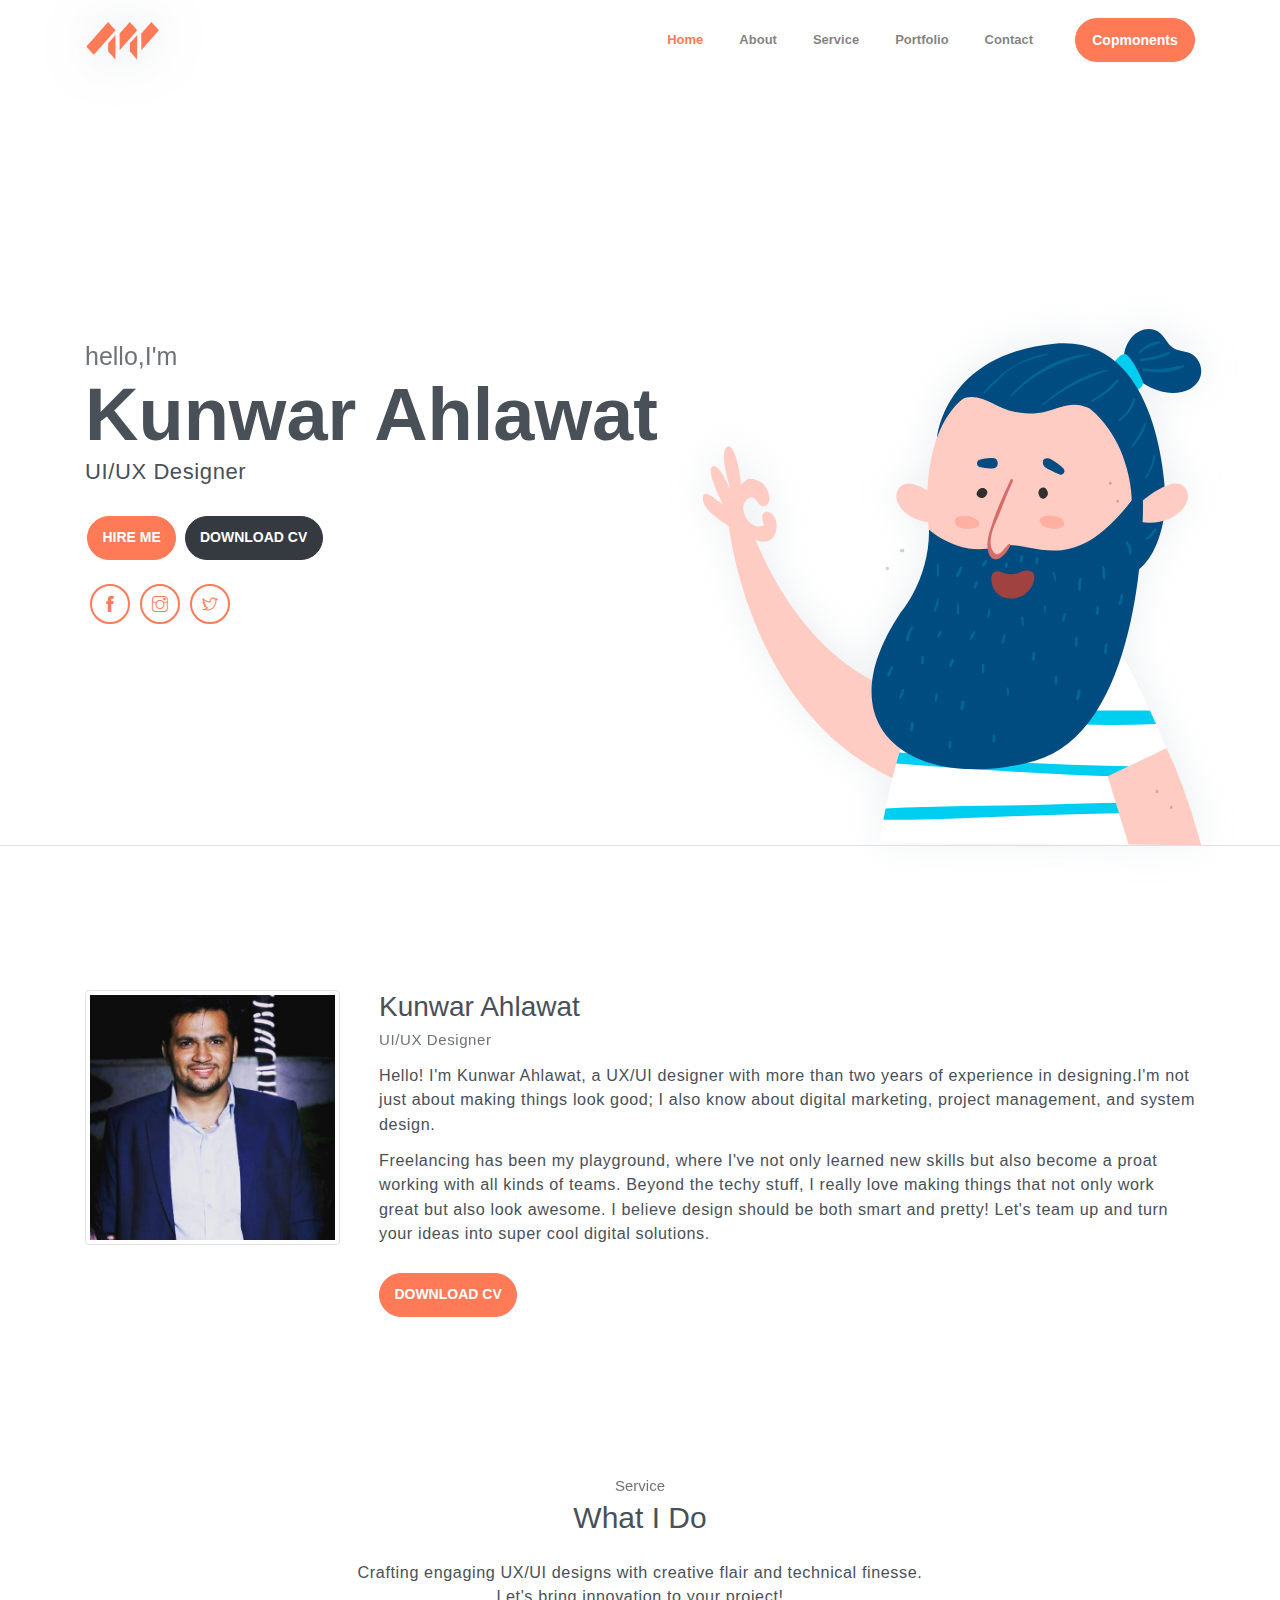
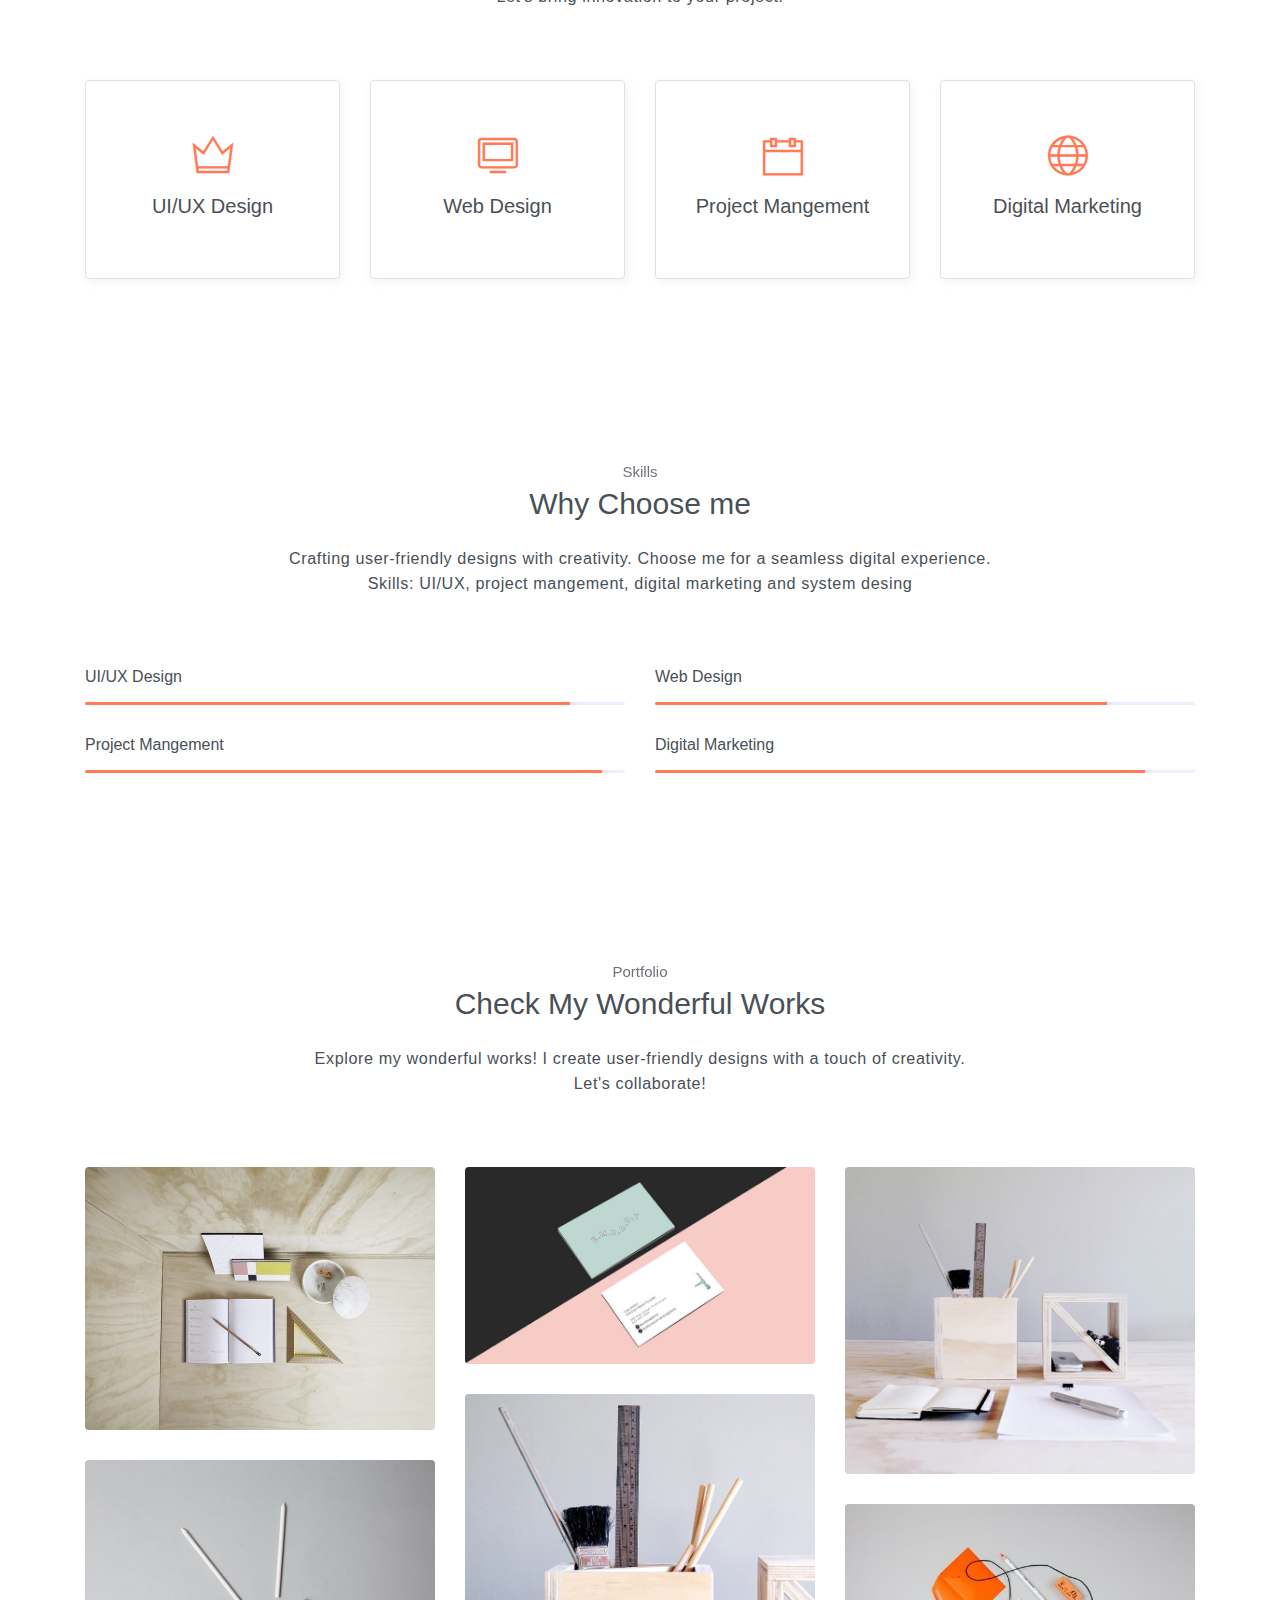
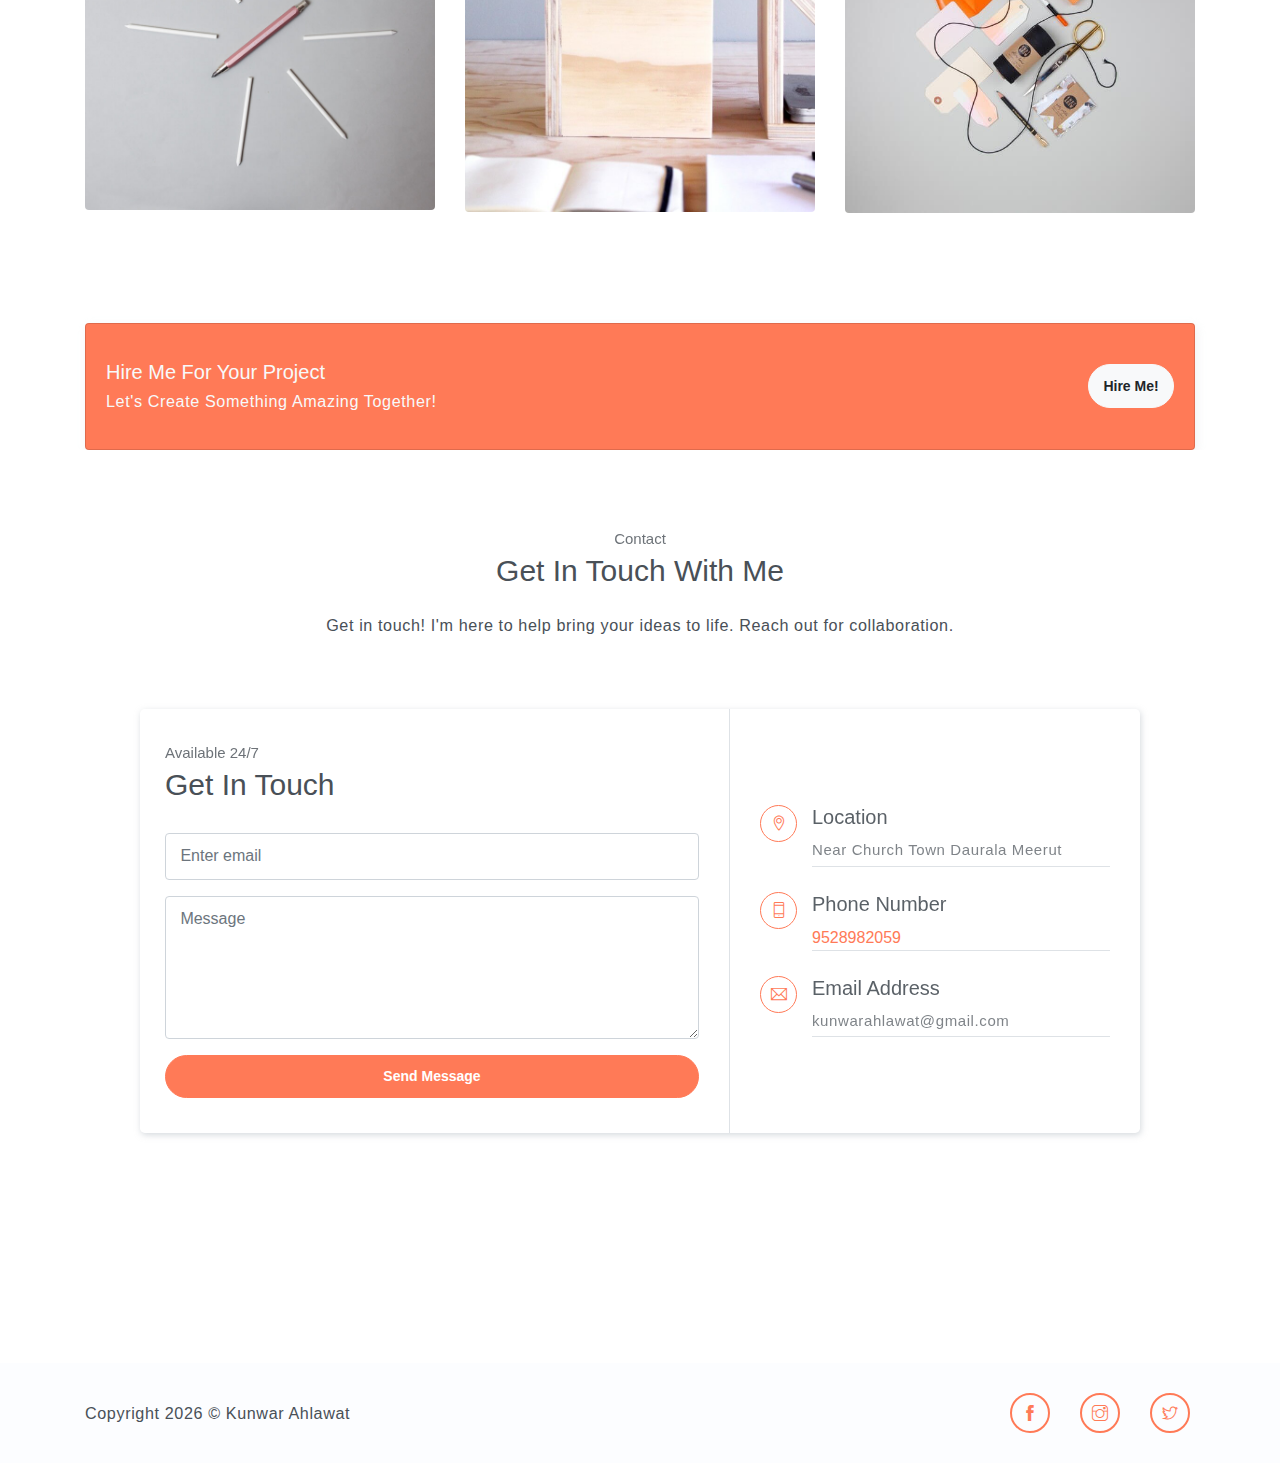
==== index.html @ c18a1614 "Initial Commit" ====
<!DOCTYPE html>
<html lang="en">

<head>
    <meta charset="utf-8">
    <meta name="viewport" content="width=device-width, initial-scale=1, shrink-to-fit=no">
    <meta name="author" content="Kunwar Ahlawat">
    <title>Kunwar Ahlawat</title>
    <!-- font icons -->
    <link rel="stylesheet" href="assets/vendors/themify-icons/css/themify-icons.css">
    <!-- Bootstrap + Ahlawat main styles -->
    <link rel="stylesheet" href="assets/css/ahlawat.css">
</head>

<body data-spy="scroll" data-target=".navbar" data-offset="40" id="home">

    <!-- Page navigation -->
    <nav class="navbar navbar-expand-lg navbar-light fixed-top" data-spy="affix" data-offset-top="0">
        <div class="container">
            <a class="navbar-brand" href="#"><img src="assets/imgs/logo.svg" alt=""></a>
            <button class="navbar-toggler" type="button" data-toggle="collapse" data-target="#navbarSupportedContent"
                aria-controls="navbarSupportedContent" aria-expanded="false" aria-label="Toggle navigation">
                <span class="navbar-toggler-icon"></span>
            </button>

            <div class="collapse navbar-collapse" id="navbarSupportedContent">
                <ul class="navbar-nav ml-auto align-items-center">
                    <li class="nav-item">
                        <a class="nav-link" href="#home">Home</a>
                    </li>
                    <li class="nav-item">
                        <a class="nav-link" href="#about">About</a>
                    </li>
                    <li class="nav-item">
                        <a class="nav-link" href="#service">Service</a>
                    </li>
                    <li class="nav-item">
                        <a class="nav-link" href="#portfolio">Portfolio</a>
                    </li>
                    <li class="nav-item">
                        <a class="nav-link" href="#contact">Contact</a>
                    </li>
                    <li class="nav-item">
                        <a class="- btn btn-primary rounded ml-4" href="components.html">Copmonents</a>
                    </li>
                </ul>
            </div>
        </div>
    </nav>
    <!-- End of page navibation -->

    <!-- Page Header -->
    <header class="header" id="home">
        <div class="container">
            <div class="infos">
                <h6 class="subtitle">hello,I'm</h6>
                <h6 class="title">Kunwar Ahlawat</h6>
                <p>UI/UX Designer</p>

                <div class="buttons pt-3">
                    <button class="btn btn-primary rounded">HIRE ME</button>
                    <button class="btn btn-dark rounded">DOWNLOAD CV</button>
                </div>

                <div class="socials mt-4">
                    <a class="social-item" href="https://www.facebook.com/KunwarAhlawat0/"><i
                            class="ti-facebook"></i></a>
                    <a class="social-item" href="https://www.instagram.com/kunwar_ahlawat1/"><i
                            class="ti-instagram"></i></a>
                    <a class="social-item" href="https://twitter.com/KunwarAhlawat"><i class="ti-twitter"></i></a>
                </div>
            </div>
            <div class="img-holder">
                <img src="assets/imgs/man.svg" alt="">
            </div>
        </div>

        <!-- Header-widget -->
        <!-- <div class="widget">
            <div class="widget-item">
                <h2>43</h2>
                <p>Happy Clients</p>
            </div>
            <div class="widget-item">
                <h2>43</h2>
                <p>Project Completed</p>
            </div>
            <div class="widget-item">
                <h2>789</h2>
                <p>Awards Won</p>
            </div>
        </div> -->
    </header>
    <!-- End of Page Header -->

    <!-- About section -->
    <section id="about" class="section mt-3">
        <div class="container mt-5">
            <div class="row text-center text-md-left">
                <div class="col-md-3">
                    <img src="assets/imgs/Kunwar_Ahlawat.jpg" alt="" class="img-thumbnail mb-4">
                </div>
                <div class="pl-md-4 col-md-9">
                    <h6 class="title">Kunwar Ahlawat</h6>
                    <p class="subtitle">UI/UX Designer</p>
                    <p>Hello! I'm Kunwar Ahlawat, a UX/UI designer with more than two years of experience in
                        designing.I'm not just about making things look good; I also know about digital marketing,
                        project management, and system design.</p>
                    <p>Freelancing has been my playground, where I've not only learned new skills but also become a
                        proat working with all kinds of teams. Beyond the techy stuff, I really love making things that
                        not only work great but also look awesome. I believe design should be both smart and pretty!
                        Let's team up and turn your ideas into super cool digital solutions.</p>
                    <button class="btn btn-primary rounded mt-3">DOWNLOAD CV</button>
                </div>
            </div>
        </div>
    </section>

    <!-- Service section -->
    <section id="service" class="section">
        <div class="container text-center">
            <h6 class="subtitle">Service</h6>
            <h6 class="section-title mb-4">What I Do</h6>
            <p class="mb-5 pb-4">Crafting engaging UX/UI designs with creative flair and technical finesse. <br>Let's
                bring
                innovation to your project!</p>

            <div class="row">
                <div class="col-sm-6 col-md-3 mb-4">
                    <div class="custom-card card border">
                        <div class="card-body">
                            <i class="icon ti-crown"></i>
                            <h5>UI/UX Design</h5>
                        </div>
                    </div>
                </div>
                <div class="col-sm-6 col-md-3 mb-4">
                    <div class="custom-card card border">
                        <div class="card-body">
                            <i class="icon ti-desktop"></i>
                            <h5>Web Design</h5>
                        </div>
                    </div>
                </div>
                <div class="col-sm-6 col-md-3 mb-4">
                    <div class="custom-card card border">
                        <div class="card-body">
                            <i class="icon ti-calendar"></i>
                            <h5>Project Mangement</h5>
                        </div>
                    </div>
                </div>
                <div class="col-sm-6 col-md-3 mb-4">
                    <div class="custom-card card border">
                        <div class="card-body">
                            <i class="icon ti-world"></i>
                            <h5>Digital Marketing</h5>
                        </div>
                    </div>
                </div>
            </div>
        </div>
    </section>
    <!-- End of Sectoin -->

    <!-- Skills section -->
    <section class="section">
        <div class="container text-center">
            <h6 class="subtitle">Skills</h6>
            <h6 class="section-title mb-4">Why Choose me</h6>
            <p class="mb-5 pb-4">Crafting user-friendly designs with creativity. Choose me for a seamless digital
                experience. <br>Skills: UI/UX, project mangement, digital marketing and system desing </p>

            <div class="row text-left">
                <div class="col-sm-6">
                    <h6 class="mb-3">UI/UX Design</h6>
                    <div class="progress">
                        <div class="progress-bar bg-primary" role="progressbar" style="width: 89%;" aria-valuenow="25"
                            aria-valuemin="0" aria-valuemax="100"><span>92%</span></div>
                    </div>
                </div>
                <div class="col-sm-6">
                    <h6 class="mb-3">Web Design</h6>
                    <div class="progress">
                        <div class="progress-bar bg-primary" role="progressbar" style="width: 83%;" aria-valuenow="25"
                            aria-valuemin="0" aria-valuemax="100"><span>89%</span></div>
                    </div>
                </div>
                <div class="col-sm-6">
                    <h6 class="mb-3">Project Mangement</h6>
                    <div class="progress">
                        <div class="progress-bar bg-primary" role="progressbar" style="width: 95%;" aria-valuenow="25"
                            aria-valuemin="0" aria-valuemax="100"><span>95%</span></div>
                    </div>
                </div>
                <div class="col-sm-6">
                    <h6 class="mb-3">Digital Marketing</h6>
                    <div class="progress">
                        <div class="progress-bar bg-primary" role="progressbar" style="width: 90%;" aria-valuenow="25"
                            aria-valuemin="0" aria-valuemax="100"><span>90%</span></div>
                    </div>
                </div>
            </div>
        </div>
    </section>
    <!-- End of Skills sections -->

    <!-- Portfolio section -->
    <section id="portfolio" class="section">
        <div class="container text-center">
            <h6 class="subtitle">Portfolio</h6>
            <h6 class="section-title mb-4">Check My Wonderful Works</h6>
            <p class="mb-5 pb-4">Explore my wonderful works! I create user-friendly designs with a touch of creativity.
                <br>Let's collaborate!
            </p>

            <div class="row">
                <div class="col-sm-4">
                    <div class="img-wrapper">
                        <img src="assets/imgs/folio-1.jpg" alt="">
                        <div class="overlay">
                            <div class="overlay-infos">
                                <h5>Project Title</h5>
                                <a href="javascript:void(0)"><i class="ti-zoom-in"></i></a>
                                <a href="javascript:void(0)"><i class="ti-link"></i></a>
                            </div>
                        </div>
                    </div>
                    <div class="img-wrapper">
                        <img src="assets/imgs/folio-2.jpg" alt="">
                        <div class="overlay">
                            <div class="overlay-infos">
                                <h5>Project Title</h5>
                                <a href="javascript:void(0)"><i class="ti-zoom-in"></i></a>
                                <a href="javascript:void(0)"><i class="ti-link"></i></a>
                            </div>
                        </div>
                    </div>
                </div>
                <div class="col-sm-4">
                    <div class="img-wrapper">
                        <img src="assets/imgs/folio-3.jpg" alt="">
                        <div class="overlay">
                            <div class="overlay-infos">
                                <h5>Project Title</h5>
                                <a href="javascript:void(0)"><i class="ti-zoom-in"></i></a>
                                <a href="javascript:void(0)"><i class="ti-link"></i></a>
                            </div>
                        </div>
                    </div>
                    <div class="img-wrapper">
                        <img src="assets/imgs/folio-4.jpg" alt="">
                        <div class="overlay">
                            <div class="overlay-infos">
                                <h5>Project Title</h5>
                                <a href="javascript:void(0)"><i class="ti-zoom-in"></i></a>
                                <a href="javascript:void(0)"><i class="ti-link"></i></a>
                            </div>
                        </div>
                    </div>
                </div>
                <div class="col-sm-4">
                    <div class="img-wrapper">
                        <img src="assets/imgs/folio-5.jpg" alt="">
                        <div class="overlay">
                            <div class="overlay-infos">
                                <h5>Project Title</h5>
                                <a href="javascript:void(0)"><i class="ti-zoom-in"></i></a>
                                <a href="javascript:void(0)"><i class="ti-link"></i></a>
                            </div>
                        </div>
                    </div>
                    <div class="img-wrapper">
                        <img src="assets/imgs/folio-6.jpg" alt="">
                        <div class="overlay">
                            <div class="overlay-infos">
                                <h5>Project Title</h5>
                                <a href="javascript:void(0)"><i class="ti-zoom-in"></i></a>
                                <a href="javascript:void(0)"><i class="ti-link"></i></a>
                            </div>
                        </div>
                    </div>
                </div>
            </div>

        </div>
    </section>
    <!-- End of portfolio section -->

    <!-- Hire me section -->
    <section class="bg-gray p-0 section">
        <div class="container">
            <div class="card bg-primary">
                <div class="card-body text-light">
                    <div class="row align-items-center">
                        <div class="col-sm-9 text-center text-sm-left">
                            <h5 class="mt-3">Hire Me For Your Project</h5>
                            <p class="mb-3">Let's Create Something Amazing Together!</p>
                        </div>
                        <div class="col-sm-3 text-center text-sm-right">
                            <a href="tel:9528982059"><button class="btn btn-light rounded">Hire Me!</button></a>
                        </div>
                    </div>
                </div>
            </div>
        </div>
    </section>
    <!-- End od Hire me section. -->

    <!-- Contact Section -->
    <section id="contact" class="position-relative section">
        <div class="container text-center">
            <h6 class="subtitle">Contact</h6>
            <h6 class="section-title mb-4">Get In Touch With Me</h6>
            <p class="mb-5 pb-4">Get in touch! I'm here to help bring your ideas to life. Reach out for collaboration.
            </p>

            <div class="contact text-left">
                <div class="form action=" send_email.php" method="post"">
                    <h6 class=" subtitle">Available 24/7</h6>
                    <h6 class="section-title mb-4">Get In Touch</h6>
                    <form action="kunwarahlawat@gmail.com” method=”POST” enctype=”text/plain”
                    name=" contact-message”>
                        <div class="form-group">
                            <input type="email" class="form-control" id="exampleInputEmail1"
                                aria-describedby="emailHelp" placeholder="Enter email" name="email" required>
                        </div>
                        <div class="form-group">
                            <textarea name="contact-message" id="" cols="30" rows="5" class="form-control"
                                placeholder="Message" name="message"></textarea>
                        </div>
                        <button type="submit" class="btn btn-primary btn-block rounded w-lg">Send Message</button>
                    </form>
                </div>
                <div class="contact-infos">
                    <div class="item">
                        <i class="ti-location-pin"></i>
                        <div class="">
                            <h5>Location</h5>
                            <p> Near Church Town Daurala Meerut</p>
                        </div>
                    </div>
                    <div class="item">
                        <i class="ti-mobile"></i>
                        <div>
                            <h5>Phone Number</h5>
                            <a href="https://wa.me/9528982059">9528982059</a>
                        </div>
                    </div>
                    <div class="item">
                        <i class="ti-email"></i>
                        <div class="mb-0">
                            <h5>Email Address</h5>
                            <p>kunwarahlawat@gmail.com</p>
                        </div>
                    </div>
                </div>
            </div>
        </div>

    </section>
    <!-- End of Contact Section -->

    <!-- Page Footer -->
    <footer class="page-footer">
        <div class="container">
            <div class="row align-items-center">
                <div class="col-sm-6">
                    <p>Copyright
                        <script>document.write(new Date().getFullYear())</script> &copy; Kunwar Ahlawat
                    </p>
                </div>
                <div class="col-sm-6">
                    <div class="socials">
                        <a class="social-item" href="https://www.facebook.com/KunwarAhlawat0/"><i
                                class="ti-facebook"></i></a>
                        <a class="social-item" href="https://www.instagram.com/kunwar_ahlawat1/"><i
                                class="ti-instagram"></i></a>

                        <a class="social-item" href="https://twitter.com/KunwarAhlawat"><i class="ti-twitter"></i></a>
                    </div>
                </div>
            </div>
        </div>
    </footer>
    <!-- End of page footer -->

    <!-- core  -->
    <script src="assets/vendors/jquery/jquery-3.4.1.js"></script>
    <script src="assets/vendors/bootstrap/bootstrap.bundle.js"></script>
    <!-- bootstrap 3 affix -->
    <script src="assets/vendors/bootstrap/bootstrap.affix.js"></script>

    <!-- ahlawat js -->
    <script src="assets/js/ahlawat.js"></script>

</body>

</html>
---- assets/vendors/themify-icons/css/themify-icons.css ----
@font-face {
	font-family: 'themify';
	src:url("../fonts/themify.eot?-fvbane");
	src:url("../fonts/themify.eot?#iefix-fvbane") format("embedded-opentype"),
		url("../fonts/themify.woff?-fvbane") format("woff"),
		url("../fonts/themify.ttf?-fvbane") format("truetype"),
		url("../fonts/themify.svg?-fvbane#themify") format("svg");
	font-weight: normal;
	font-style: normal;
}

[class^="ti-"], [class*=" ti-"] {
	font-family: 'themify';
	speak: none;
	font-style: normal;
	font-weight: normal;
	font-variant: normal;
	text-transform: none;
	line-height: 1;

	/* Better Font Rendering =========== */
	-webkit-font-smoothing: antialiased;
	-moz-osx-font-smoothing: grayscale;
}

.ti-wand:before {
	content: "\e600";
}
.ti-volume:before {
	content: "\e601";
}
.ti-user:before {
	content: "\e602";
}
.ti-unlock:before {
	content: "\e603";
}
.ti-unlink:before {
	content: "\e604";
}
.ti-trash:before {
	content: "\e605";
}
.ti-thought:before {
	content: "\e606";
}
.ti-target:before {
	content: "\e607";
}
.ti-tag:before {
	content: "\e608";
}
.ti-tablet:before {
	content: "\e609";
}
.ti-star:before {
	content: "\e60a";
}
.ti-spray:before {
	content: "\e60b";
}
.ti-signal:before {
	content: "\e60c";
}
.ti-shopping-cart:before {
	content: "\e60d";
}
.ti-shopping-cart-full:before {
	content: "\e60e";
}
.ti-settings:before {
	content: "\e60f";
}
.ti-search:before {
	content: "\e610";
}
.ti-zoom-in:before {
	content: "\e611";
}
.ti-zoom-out:before {
	content: "\e612";
}
.ti-cut:before {
	content: "\e613";
}
.ti-ruler:before {
	content: "\e614";
}
.ti-ruler-pencil:before {
	content: "\e615";
}
.ti-ruler-alt:before {
	content: "\e616";
}
.ti-bookmark:before {
	content: "\e617";
}
.ti-bookmark-alt:before {
	content: "\e618";
}
.ti-reload:before {
	content: "\e619";
}
.ti-plus:before {
	content: "\e61a";
}
.ti-pin:before {
	content: "\e61b";
}
.ti-pencil:before {
	content: "\e61c";
}
.ti-pencil-alt:before {
	content: "\e61d";
}
.ti-paint-roller:before {
	content: "\e61e";
}
.ti-paint-bucket:before {
	content: "\e61f";
}
.ti-na:before {
	content: "\e620";
}
.ti-mobile:before {
	content: "\e621";
}
.ti-minus:before {
	content: "\e622";
}
.ti-medall:before {
	content: "\e623";
}
.ti-medall-alt:before {
	content: "\e624";
}
.ti-marker:before {
	content: "\e625";
}
.ti-marker-alt:before {
	content: "\e626";
}
.ti-arrow-up:before {
	content: "\e627";
}
.ti-arrow-right:before {
	content: "\e628";
}
.ti-arrow-left:before {
	content: "\e629";
}
.ti-arrow-down:before {
	content: "\e62a";
}
.ti-lock:before {
	content: "\e62b";
}
.ti-location-arrow:before {
	content: "\e62c";
}
.ti-link:before {
	content: "\e62d";
}
.ti-layout:before {
	content: "\e62e";
}
.ti-layers:before {
	content: "\e62f";
}
.ti-layers-alt:before {
	content: "\e630";
}
.ti-key:before {
	content: "\e631";
}
.ti-import:before {
	content: "\e632";
}
.ti-image:before {
	content: "\e633";
}
.ti-heart:before {
	content: "\e634";
}
.ti-heart-broken:before {
	content: "\e635";
}
.ti-hand-stop:before {
	content: "\e636";
}
.ti-hand-open:before {
	content: "\e637";
}
.ti-hand-drag:before {
	content: "\e638";
}
.ti-folder:before {
	content: "\e639";
}
.ti-flag:before {
	content: "\e63a";
}
.ti-flag-alt:before {
	content: "\e63b";
}
.ti-flag-alt-2:before {
	content: "\e63c";
}
.ti-eye:before {
	content: "\e63d";
}
.ti-export:before {
	content: "\e63e";
}
.ti-exchange-vertical:before {
	content: "\e63f";
}
.ti-desktop:before {
	content: "\e640";
}
.ti-cup:before {
	content: "\e641";
}
.ti-crown:before {
	content: "\e642";
}
.ti-comments:before {
	content: "\e643";
}
.ti-comment:before {
	content: "\e644";
}
.ti-comment-alt:before {
	content: "\e645";
}
.ti-close:before {
	content: "\e646";
}
.ti-clip:before {
	content: "\e647";
}
.ti-angle-up:before {
	content: "\e648";
}
.ti-angle-right:before {
	content: "\e649";
}
.ti-angle-left:before {
	content: "\e64a";
}
.ti-angle-down:before {
	content: "\e64b";
}
.ti-check:before {
	content: "\e64c";
}
.ti-check-box:before {
	content: "\e64d";
}
.ti-camera:before {
	content: "\e64e";
}
.ti-announcement:before {
	content: "\e64f";
}
.ti-brush:before {
	content: "\e650";
}
.ti-briefcase:before {
	content: "\e651";
}
.ti-bolt:before {
	content: "\e652";
}
.ti-bolt-alt:before {
	content: "\e653";
}
.ti-blackboard:before {
	content: "\e654";
}
.ti-bag:before {
	content: "\e655";
}
.ti-move:before {
	content: "\e656";
}
.ti-arrows-vertical:before {
	content: "\e657";
}
.ti-arrows-horizontal:before {
	content: "\e658";
}
.ti-fullscreen:before {
	content: "\e659";
}
.ti-arrow-top-right:before {
	content: "\e65a";
}
.ti-arrow-top-left:before {
	content: "\e65b";
}
.ti-arrow-circle-up:before {
	content: "\e65c";
}
.ti-arrow-circle-right:before {
	content: "\e65d";
}
.ti-arrow-circle-left:before {
	content: "\e65e";
}
.ti-arrow-circle-down:before {
	content: "\e65f";
}
.ti-angle-double-up:before {
	content: "\e660";
}
.ti-angle-double-right:before {
	content: "\e661";
}
.ti-angle-double-left:before {
	content: "\e662";
}
.ti-angle-double-down:before {
	content: "\e663";
}
.ti-zip:before {
	content: "\e664";
}
.ti-world:before {
	content: "\e665";
}
.ti-wheelchair:before {
	content: "\e666";
}
.ti-view-list:before {
	content: "\e667";
}
.ti-view-list-alt:before {
	content: "\e668";
}
.ti-view-grid:before {
	content: "\e669";
}
.ti-uppercase:before {
	content: "\e66a";
}
.ti-upload:before {
	content: "\e66b";
}
.ti-underline:before {
	content: "\e66c";
}
.ti-truck:before {
	content: "\e66d";
}
.ti-timer:before {
	content: "\e66e";
}
.ti-ticket:before {
	content: "\e66f";
}
.ti-thumb-up:before {
	content: "\e670";
}
.ti-thumb-down:before {
	content: "\e671";
}
.ti-text:before {
	content: "\e672";
}
.ti-stats-up:before {
	content: "\e673";
}
.ti-stats-down:before {
	content: "\e674";
}
.ti-split-v:before {
	content: "\e675";
}
.ti-split-h:before {
	content: "\e676";
}
.ti-smallcap:before {
	content: "\e677";
}
.ti-shine:before {
	content: "\e678";
}
.ti-shift-right:before {
	content: "\e679";
}
.ti-shift-left:before {
	content: "\e67a";
}
.ti-shield:before {
	content: "\e67b";
}
.ti-notepad:before {
	content: "\e67c";
}
.ti-server:before {
	content: "\e67d";
}
.ti-quote-right:before {
	content: "\e67e";
}
.ti-quote-left:before {
	content: "\e67f";
}
.ti-pulse:before {
	content: "\e680";
}
.ti-printer:before {
	content: "\e681";
}
.ti-power-off:before {
	content: "\e682";
}
.ti-plug:before {
	content: "\e683";
}
.ti-pie-chart:before {
	content: "\e684";
}
.ti-paragraph:before {
	content: "\e685";
}
.ti-panel:before {
	content: "\e686";
}
.ti-package:before {
	content: "\e687";
}
.ti-music:before {
	content: "\e688";
}
.ti-music-alt:before {
	content: "\e689";
}
.ti-mouse:before {
	content: "\e68a";
}
.ti-mouse-alt:before {
	content: "\e68b";
}
.ti-money:before {
	content: "\e68c";
}
.ti-microphone:before {
	content: "\e68d";
}
.ti-menu:before {
	content: "\e68e";
}
.ti-menu-alt:before {
	content: "\e68f";
}
.ti-map:before {
	content: "\e690";
}
.ti-map-alt:before {
	content: "\e691";
}
.ti-loop:before {
	content: "\e692";
}
.ti-location-pin:before {
	content: "\e693";
}
.ti-list:before {
	content: "\e694";
}
.ti-light-bulb:before {
	content: "\e695";
}
.ti-Italic:before {
	content: "\e696";
}
.ti-info:before {
	content: "\e697";
}
.ti-infinite:before {
	content: "\e698";
}
.ti-id-badge:before {
	content: "\e699";
}
.ti-hummer:before {
	content: "\e69a";
}
.ti-home:before {
	content: "\e69b";
}
.ti-help:before {
	content: "\e69c";
}
.ti-headphone:before {
	content: "\e69d";
}
.ti-harddrives:before {
	content: "\e69e";
}
.ti-harddrive:before {
	content: "\e69f";
}
.ti-gift:before {
	content: "\e6a0";
}
.ti-game:before {
	content: "\e6a1";
}
.ti-filter:before {
	content: "\e6a2";
}
.ti-files:before {
	content: "\e6a3";
}
.ti-file:before {
	content: "\e6a4";
}
.ti-eraser:before {
	content: "\e6a5";
}
.ti-envelope:before {
	content: "\e6a6";
}
.ti-download:before {
	content: "\e6a7";
}
.ti-direction:before {
	content: "\e6a8";
}
.ti-direction-alt:before {
	content: "\e6a9";
}
.ti-dashboard:before {
	content: "\e6aa";
}
.ti-control-stop:before {
	content: "\e6ab";
}
.ti-control-shuffle:before {
	content: "\e6ac";
}
.ti-control-play:before {
	content: "\e6ad";
}
.ti-control-pause:before {
	content: "\e6ae";
}
.ti-control-forward:before {
	content: "\e6af";
}
.ti-control-backward:before {
	content: "\e6b0";
}
.ti-cloud:before {
	content: "\e6b1";
}
.ti-cloud-up:before {
	content: "\e6b2";
}
.ti-cloud-down:before {
	content: "\e6b3";
}
.ti-clipboard:before {
	content: "\e6b4";
}
.ti-car:before {
	content: "\e6b5";
}
.ti-calendar:before {
	content: "\e6b6";
}
.ti-book:before {
	content: "\e6b7";
}
.ti-bell:before {
	content: "\e6b8";
}
.ti-basketball:before {
	content: "\e6b9";
}
.ti-bar-chart:before {
	content: "\e6ba";
}
.ti-bar-chart-alt:before {
	content: "\e6bb";
}
.ti-back-right:before {
	content: "\e6bc";
}
.ti-back-left:before {
	content: "\e6bd";
}
.ti-arrows-corner:before {
	content: "\e6be";
}
.ti-archive:before {
	content: "\e6bf";
}
.ti-anchor:before {
	content: "\e6c0";
}
.ti-align-right:before {
	content: "\e6c1";
}
.ti-align-left:before {
	content: "\e6c2";
}
.ti-align-justify:before {
	content: "\e6c3";
}
.ti-align-center:before {
	content: "\e6c4";
}
.ti-alert:before {
	content: "\e6c5";
}
.ti-alarm-clock:before {
	content: "\e6c6";
}
.ti-agenda:before {
	content: "\e6c7";
}
.ti-write:before {
	content: "\e6c8";
}
.ti-window:before {
	content: "\e6c9";
}
.ti-widgetized:before {
	content: "\e6ca";
}
.ti-widget:before {
	content: "\e6cb";
}
.ti-widget-alt:before {
	content: "\e6cc";
}
.ti-wallet:before {
	content: "\e6cd";
}
.ti-video-clapper:before {
	content: "\e6ce";
}
.ti-video-camera:before {
	content: "\e6cf";
}
.ti-vector:before {
	content: "\e6d0";
}
.ti-themify-logo:before {
	content: "\e6d1";
}
.ti-themify-favicon:before {
	content: "\e6d2";
}
.ti-themify-favicon-alt:before {
	content: "\e6d3";
}
.ti-support:before {
	content: "\e6d4";
}
.ti-stamp:before {
	content: "\e6d5";
}
.ti-split-v-alt:before {
	content: "\e6d6";
}
.ti-slice:before {
	content: "\e6d7";
}
.ti-shortcode:before {
	content: "\e6d8";
}
.ti-shift-right-alt:before {
	content: "\e6d9";
}
.ti-shift-left-alt:before {
	content: "\e6da";
}
.ti-ruler-alt-2:before {
	content: "\e6db";
}
.ti-receipt:before {
	content: "\e6dc";
}
.ti-pin2:before {
	content: "\e6dd";
}
.ti-pin-alt:before {
	content: "\e6de";
}
.ti-pencil-alt2:before {
	content: "\e6df";
}
.ti-palette:before {
	content: "\e6e0";
}
.ti-more:before {
	content: "\e6e1";
}
.ti-more-alt:before {
	content: "\e6e2";
}
.ti-microphone-alt:before {
	content: "\e6e3";
}
.ti-magnet:before {
	content: "\e6e4";
}
.ti-line-double:before {
	content: "\e6e5";
}
.ti-line-dotted:before {
	content: "\e6e6";
}
.ti-line-dashed:before {
	content: "\e6e7";
}
.ti-layout-width-full:before {
	content: "\e6e8";
}
.ti-layout-width-default:before {
	content: "\e6e9";
}
.ti-layout-width-default-alt:before {
	content: "\e6ea";
}
.ti-layout-tab:before {
	content: "\e6eb";
}
.ti-layout-tab-window:before {
	content: "\e6ec";
}
.ti-layout-tab-v:before {
	content: "\e6ed";
}
.ti-layout-tab-min:before {
	content: "\e6ee";
}
.ti-layout-slider:before {
	content: "\e6ef";
}
.ti-layout-slider-alt:before {
	content: "\e6f0";
}
.ti-layout-sidebar-right:before {
	content: "\e6f1";
}
.ti-layout-sidebar-none:before {
	content: "\e6f2";
}
.ti-layout-sidebar-left:before {
	content: "\e6f3";
}
.ti-layout-placeholder:before {
	content: "\e6f4";
}
.ti-layout-menu:before {
	content: "\e6f5";
}
.ti-layout-menu-v:before {
	content: "\e6f6";
}
.ti-layout-menu-separated:before {
	content: "\e6f7";
}
.ti-layout-menu-full:before {
	content: "\e6f8";
}
.ti-layout-media-right-alt:before {
	content: "\e6f9";
}
.ti-layout-media-right:before {
	content: "\e6fa";
}
.ti-layout-media-overlay:before {
	content: "\e6fb";
}
.ti-layout-media-overlay-alt:before {
	content: "\e6fc";
}
.ti-layout-media-overlay-alt-2:before {
	content: "\e6fd";
}
.ti-layout-media-left-alt:before {
	content: "\e6fe";
}
.ti-layout-media-left:before {
	content: "\e6ff";
}
.ti-layout-media-center-alt:before {
	content: "\e700";
}
.ti-layout-media-center:before {
	content: "\e701";
}
.ti-layout-list-thumb:before {
	content: "\e702";
}
.ti-layout-list-thumb-alt:before {
	content: "\e703";
}
.ti-layout-list-post:before {
	content: "\e704";
}
.ti-layout-list-large-image:before {
	content: "\e705";
}
.ti-layout-line-solid:before {
	content: "\e706";
}
.ti-layout-grid4:before {
	content: "\e707";
}
.ti-layout-grid3:before {
	content: "\e708";
}
.ti-layout-grid2:before {
	content: "\e709";
}
.ti-layout-grid2-thumb:before {
	content: "\e70a";
}
.ti-layout-cta-right:before {
	content: "\e70b";
}
.ti-layout-cta-left:before {
	content: "\e70c";
}
.ti-layout-cta-center:before {
	content: "\e70d";
}
.ti-layout-cta-btn-right:before {
	content: "\e70e";
}
.ti-layout-cta-btn-left:before {
	content: "\e70f";
}
.ti-layout-column4:before {
	content: "\e710";
}
.ti-layout-column3:before {
	content: "\e711";
}
.ti-layout-column2:before {
	content: "\e712";
}
.ti-layout-accordion-separated:before {
	content: "\e713";
}
.ti-layout-accordion-merged:before {
	content: "\e714";
}
.ti-layout-accordion-list:before {
	content: "\e715";
}
.ti-ink-pen:before {
	content: "\e716";
}
.ti-info-alt:before {
	content: "\e717";
}
.ti-help-alt:before {
	content: "\e718";
}
.ti-headphone-alt:before {
	content: "\e719";
}
.ti-hand-point-up:before {
	content: "\e71a";
}
.ti-hand-point-right:before {
	content: "\e71b";
}
.ti-hand-point-left:before {
	content: "\e71c";
}
.ti-hand-point-down:before {
	content: "\e71d";
}
.ti-gallery:before {
	content: "\e71e";
}
.ti-face-smile:before {
	content: "\e71f";
}
.ti-face-sad:before {
	content: "\e720";
}
.ti-credit-card:before {
	content: "\e721";
}
.ti-control-skip-forward:before {
	content: "\e722";
}
.ti-control-skip-backward:before {
	content: "\e723";
}
.ti-control-record:before {
	content: "\e724";
}
.ti-control-eject:before {
	content: "\e725";
}
.ti-comments-smiley:before {
	content: "\e726";
}
.ti-brush-alt:before {
	content: "\e727";
}
.ti-youtube:before {
	content: "\e728";
}
.ti-vimeo:before {
	content: "\e729";
}
.ti-twitter:before {
	content: "\e72a";
}
.ti-time:before {
	content: "\e72b";
}
.ti-tumblr:before {
	content: "\e72c";
}
.ti-skype:before {
	content: "\e72d";
}
.ti-share:before {
	content: "\e72e";
}
.ti-share-alt:before {
	content: "\e72f";
}
.ti-rocket:before {
	content: "\e730";
}
.ti-pinterest:before {
	content: "\e731";
}
.ti-new-window:before {
	content: "\e732";
}
.ti-microsoft:before {
	content: "\e733";
}
.ti-list-ol:before {
	content: "\e734";
}
.ti-linkedin:before {
	content: "\e735";
}
.ti-layout-sidebar-2:before {
	content: "\e736";
}
.ti-layout-grid4-alt:before {
	content: "\e737";
}
.ti-layout-grid3-alt:before {
	content: "\e738";
}
.ti-layout-grid2-alt:before {
	content: "\e739";
}
.ti-layout-column4-alt:before {
	content: "\e73a";
}
.ti-layout-column3-alt:before {
	content: "\e73b";
}
.ti-layout-column2-alt:before {
	content: "\e73c";
}
.ti-instagram:before {
	content: "\e73d";
}
.ti-google:before {
	content: "\e73e";
}
.ti-github:before {
	content: "\e73f";
}
.ti-flickr:before {
	content: "\e740";
}
.ti-facebook:before {
	content: "\e741";
}
.ti-dropbox:before {
	content: "\e742";
}
.ti-dribbble:before {
	content: "\e743";
}
.ti-apple:before {
	content: "\e744";
}
.ti-android:before {
	content: "\e745";
}
.ti-save:before {
	content: "\e746";
}
.ti-save-alt:before {
	content: "\e747";
}
.ti-yahoo:before {
	content: "\e748";
}
.ti-wordpress:before {
	content: "\e749";
}
.ti-vimeo-alt:before {
	content: "\e74a";
}
.ti-twitter-alt:before {
	content: "\e74b";
}
.ti-tumblr-alt:before {
	content: "\e74c";
}
.ti-trello:before {
	content: "\e74d";
}
.ti-stack-overflow:before {
	content: "\e74e";
}
.ti-soundcloud:before {
	content: "\e74f";
}
.ti-sharethis:before {
	content: "\e750";
}
.ti-sharethis-alt:before {
	content: "\e751";
}
.ti-reddit:before {
	content: "\e752";
}
.ti-pinterest-alt:before {
	content: "\e753";
}
.ti-microsoft-alt:before {
	content: "\e754";
}
.ti-linux:before {
	content: "\e755";
}
.ti-jsfiddle:before {
	content: "\e756";
}
.ti-joomla:before {
	content: "\e757";
}
.ti-html5:before {
	content: "\e758";
}
.ti-flickr-alt:before {
	content: "\e759";
}
.ti-email:before {
	content: "\e75a";
}
.ti-drupal:before {
	content: "\e75b";
}
.ti-dropbox-alt:before {
	content: "\e75c";
}
.ti-css3:before {
	content: "\e75d";
}
.ti-rss:before {
	content: "\e75e";
}
.ti-rss-alt:before {
	content: "\e75f";
}
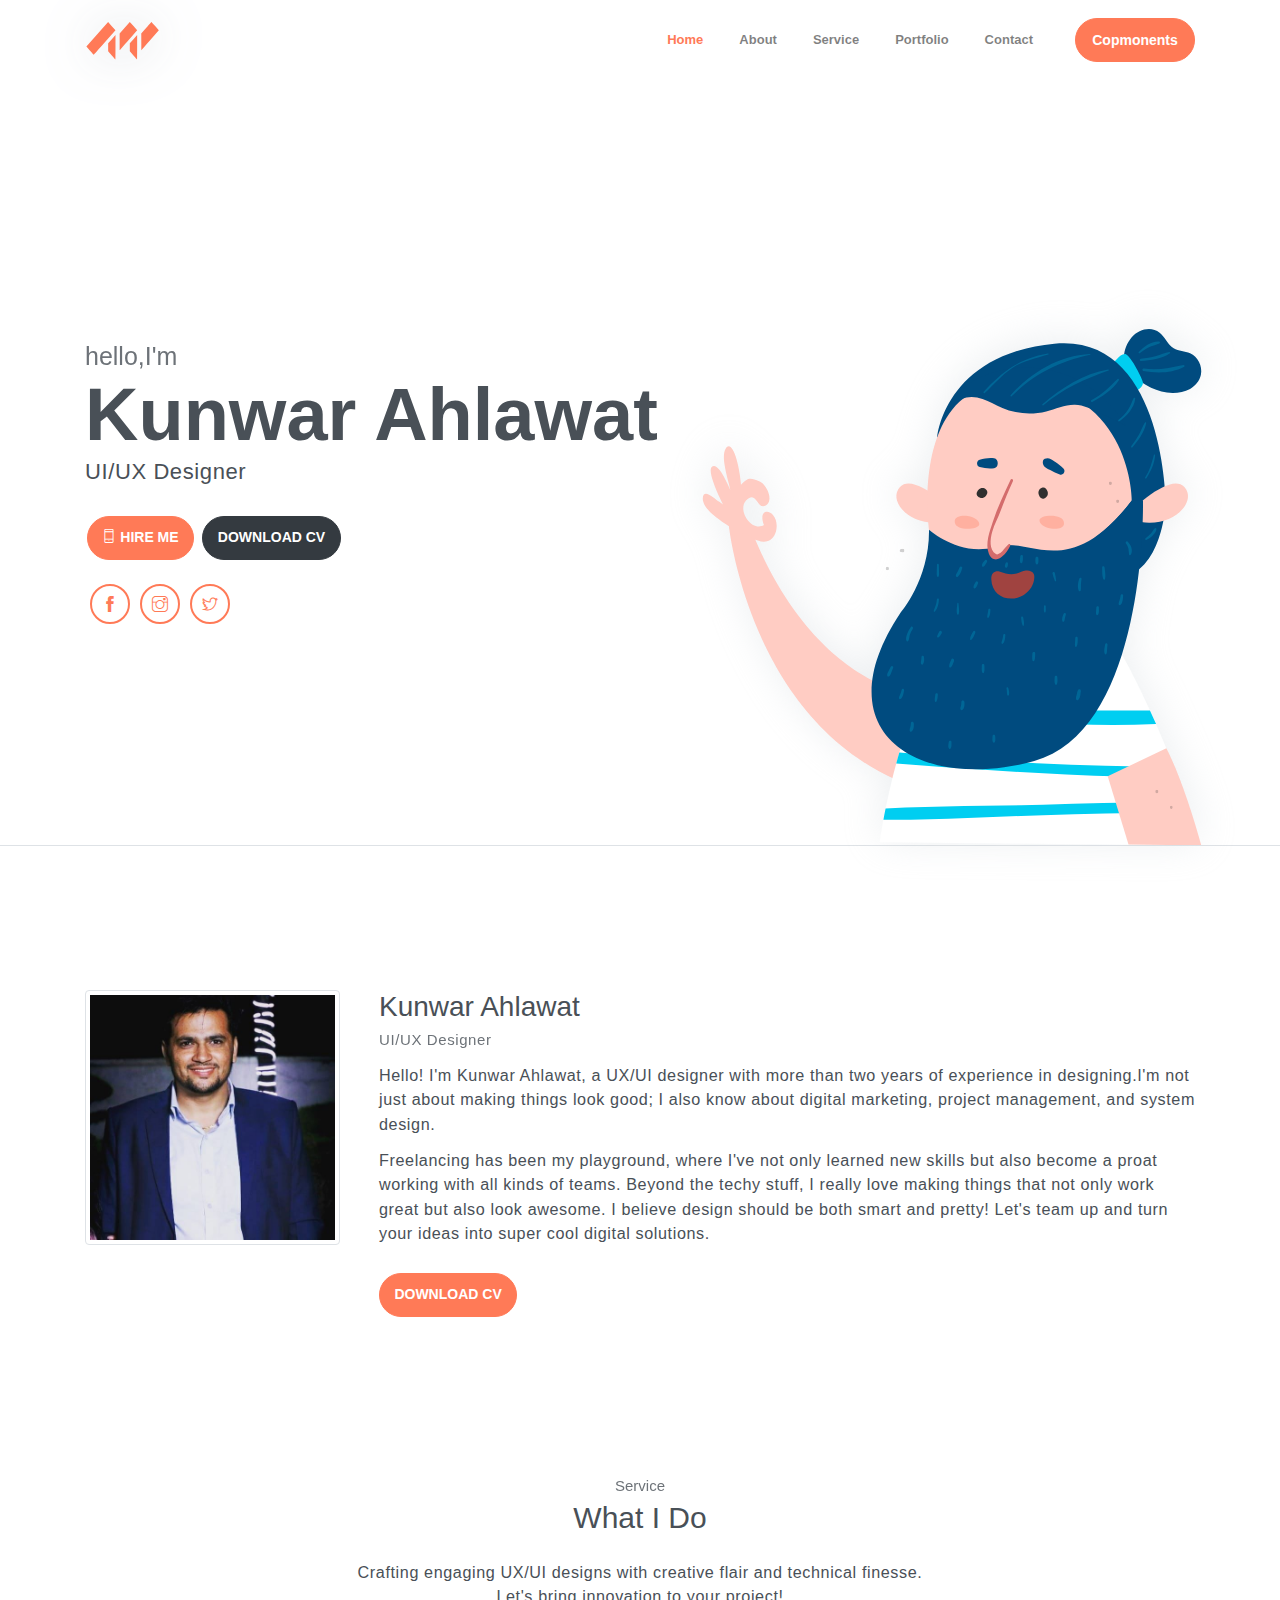
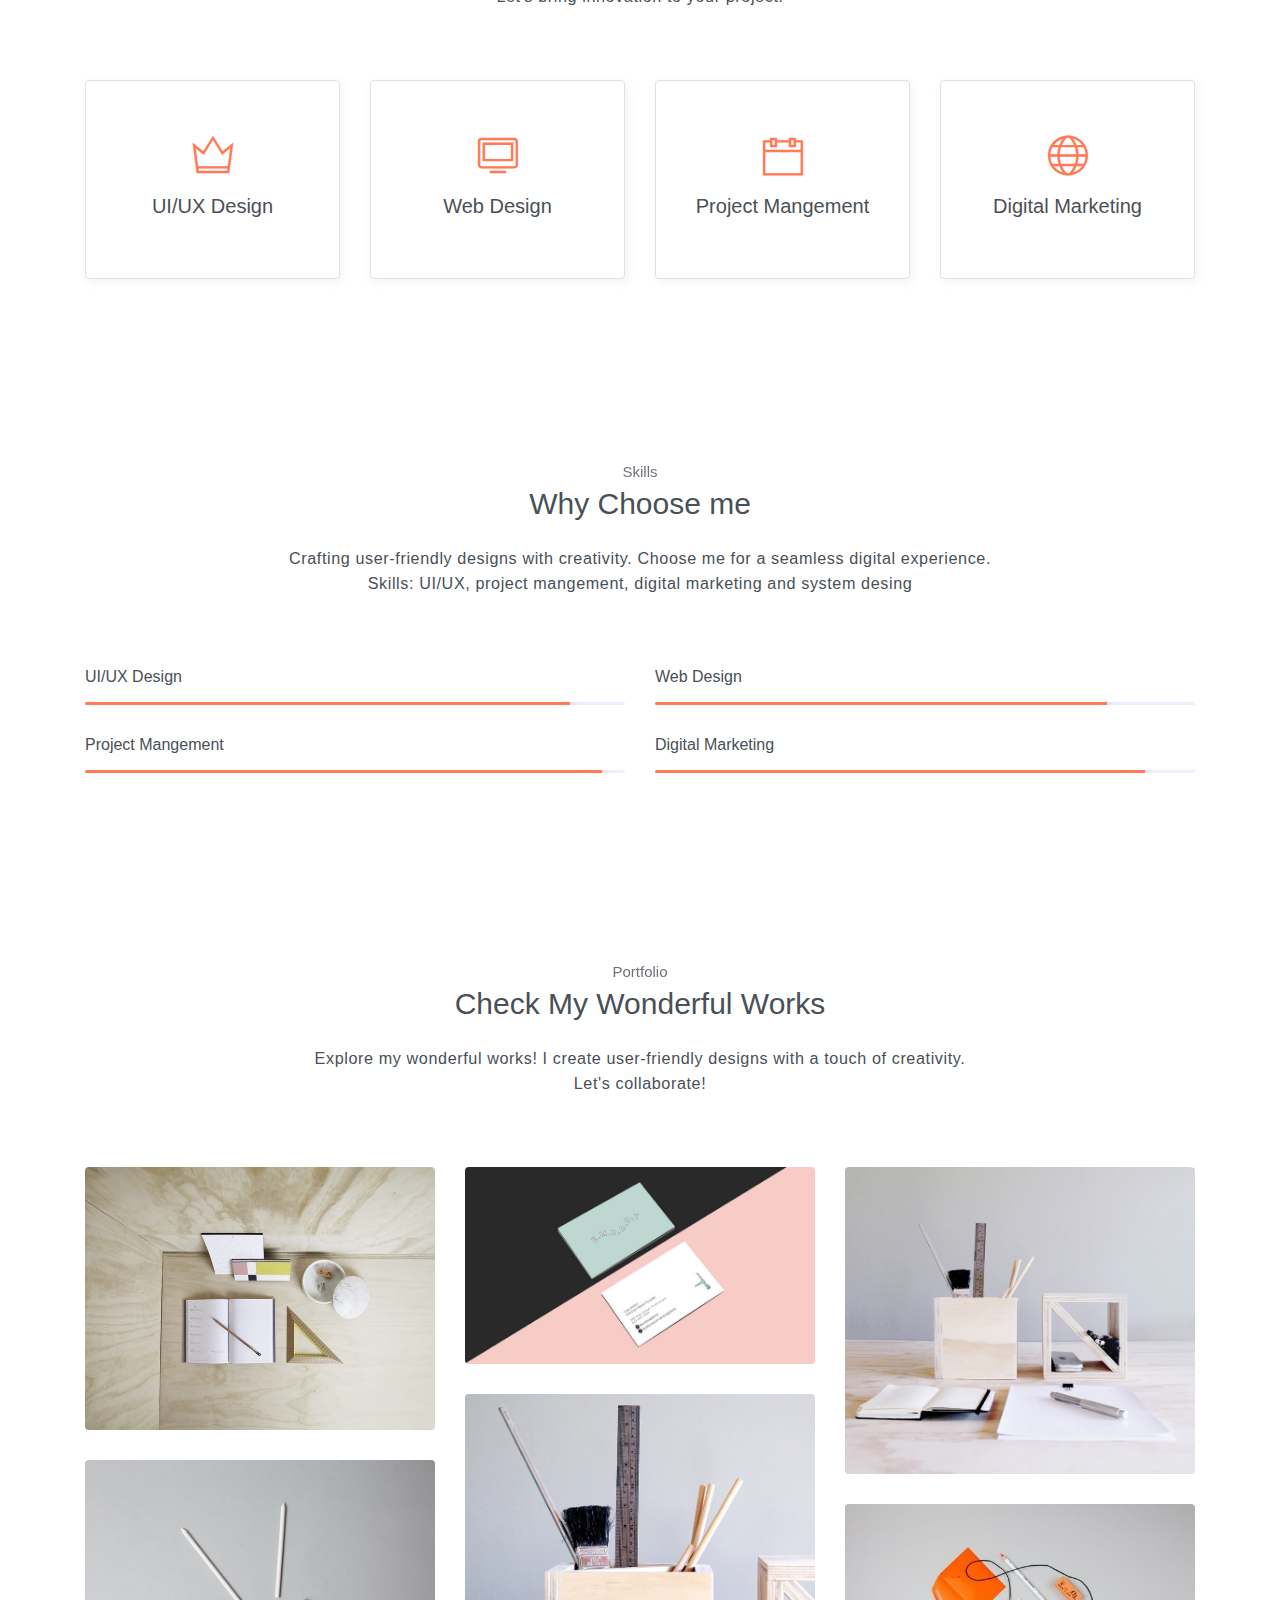
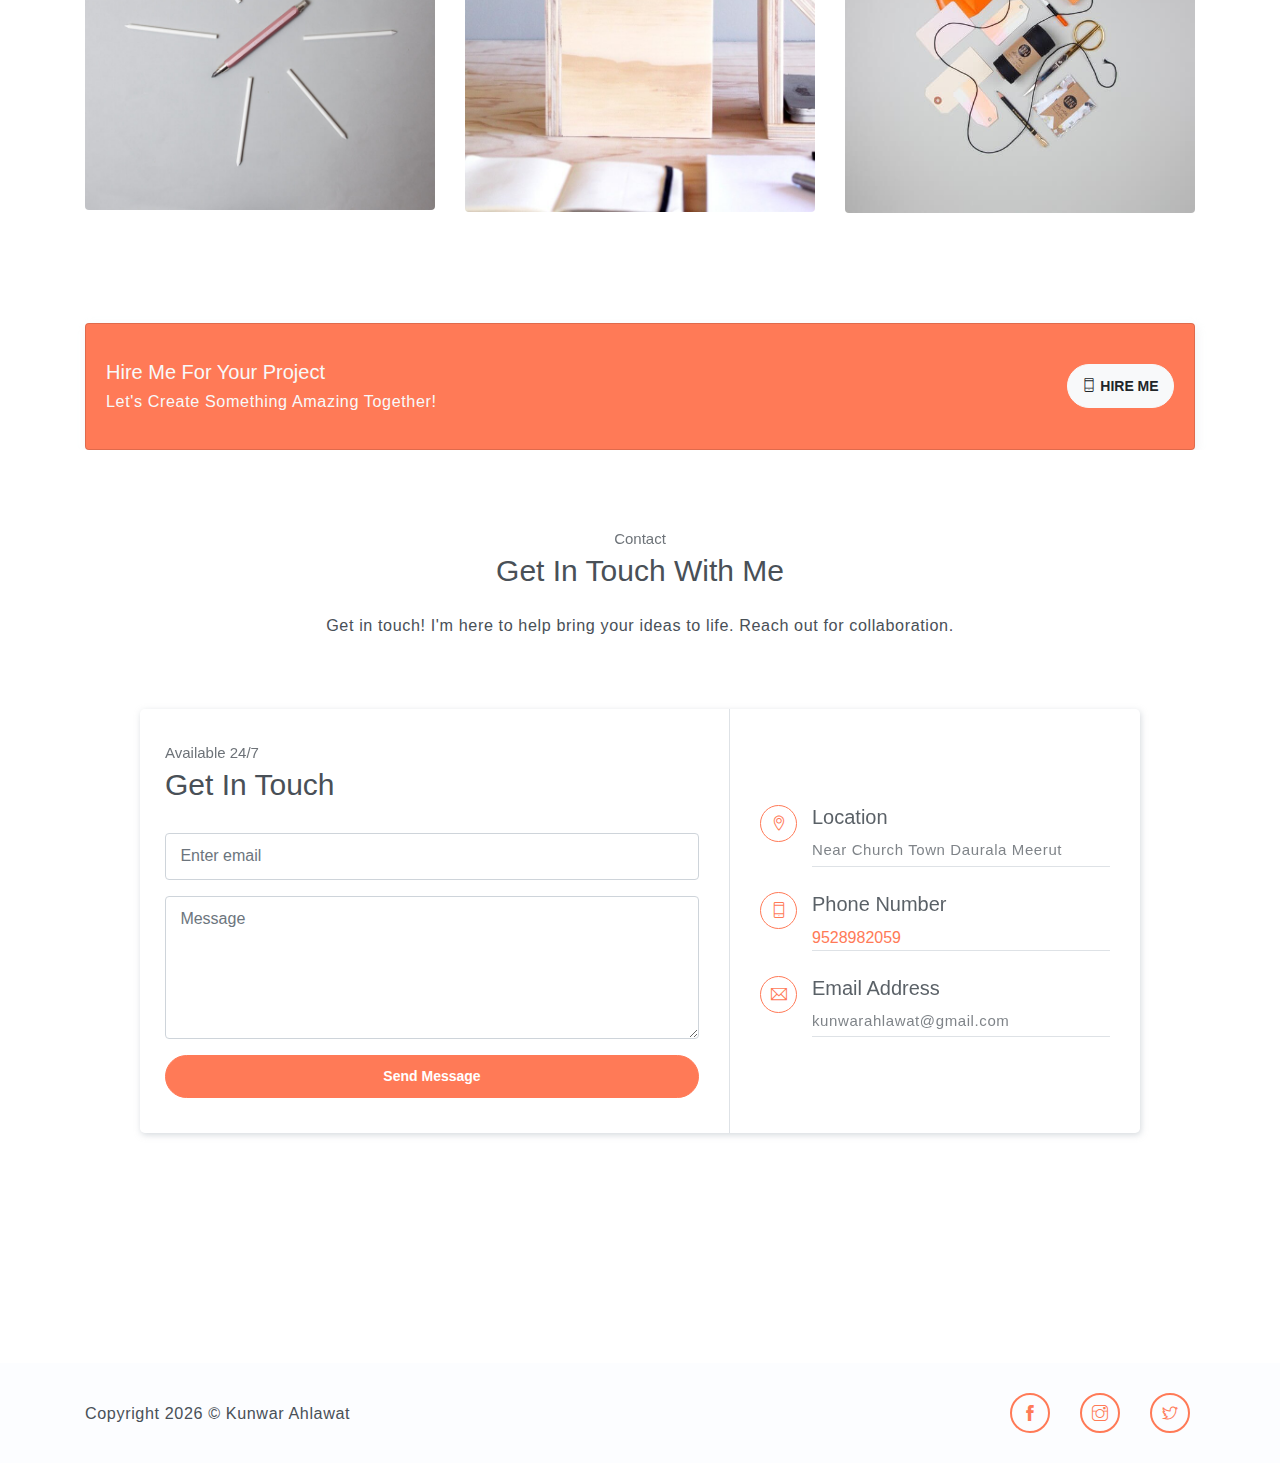
==== commit 196a882e: "Third Commit" ====
--- a/index.html
+++ b/index.html
@@ -58,7 +58,9 @@
                 <p>UI/UX Designer</p>
 
                 <div class="buttons pt-3">
-                    <button class="btn btn-primary rounded">HIRE ME</button>
+                    <a href="tel:9528982059"><button class="btn btn-primary rounded"><i class="ti-mobile"></i> HIRE
+                            ME</button></a>
+                    <!-- <button class="btn btn-primary rounded">HIRE ME</button> -->
                     <button class="btn btn-dark rounded">DOWNLOAD CV</button>
                 </div>
 
@@ -298,7 +300,9 @@
                             <p class="mb-3">Let's Create Something Amazing Together!</p>
                         </div>
                         <div class="col-sm-3 text-center text-sm-right">
-                            <a href="tel:9528982059"><button class="btn btn-light rounded">Hire Me!</button></a>
+                            <a href="tel:9528982059"><button class="btn btn-light rounded"><i class="ti-mobile"></i>
+                                    HIRE
+                                    ME</button></a>
                         </div>
                     </div>
                 </div>
@@ -313,14 +317,12 @@
             <h6 class="subtitle">Contact</h6>
             <h6 class="section-title mb-4">Get In Touch With Me</h6>
             <p class="mb-5 pb-4">Get in touch! I'm here to help bring your ideas to life. Reach out for collaboration.
-            </p>
 
             <div class="contact text-left">
-                <div class="form action=" send_email.php" method="post"">
+                <div class="form">
                     <h6 class=" subtitle">Available 24/7</h6>
                     <h6 class="section-title mb-4">Get In Touch</h6>
-                    <form action="kunwarahlawat@gmail.com” method=”POST” enctype=”text/plain”
-                    name=" contact-message”>
+                    <form action="https://formspree.io/f/mjvqnqpw" method="POST">
                         <div class="form-group">
                             <input type="email" class="form-control" id="exampleInputEmail1"
                                 aria-describedby="emailHelp" placeholder="Enter email" name="email" required>
@@ -344,7 +346,7 @@
                         <i class="ti-mobile"></i>
                         <div>
                             <h5>Phone Number</h5>
-                            <a href="https://wa.me/9528982059">9528982059</a>
+                            <a href="tel:9528982059">9528982059</a>
                         </div>
                     </div>
                     <div class="item">
